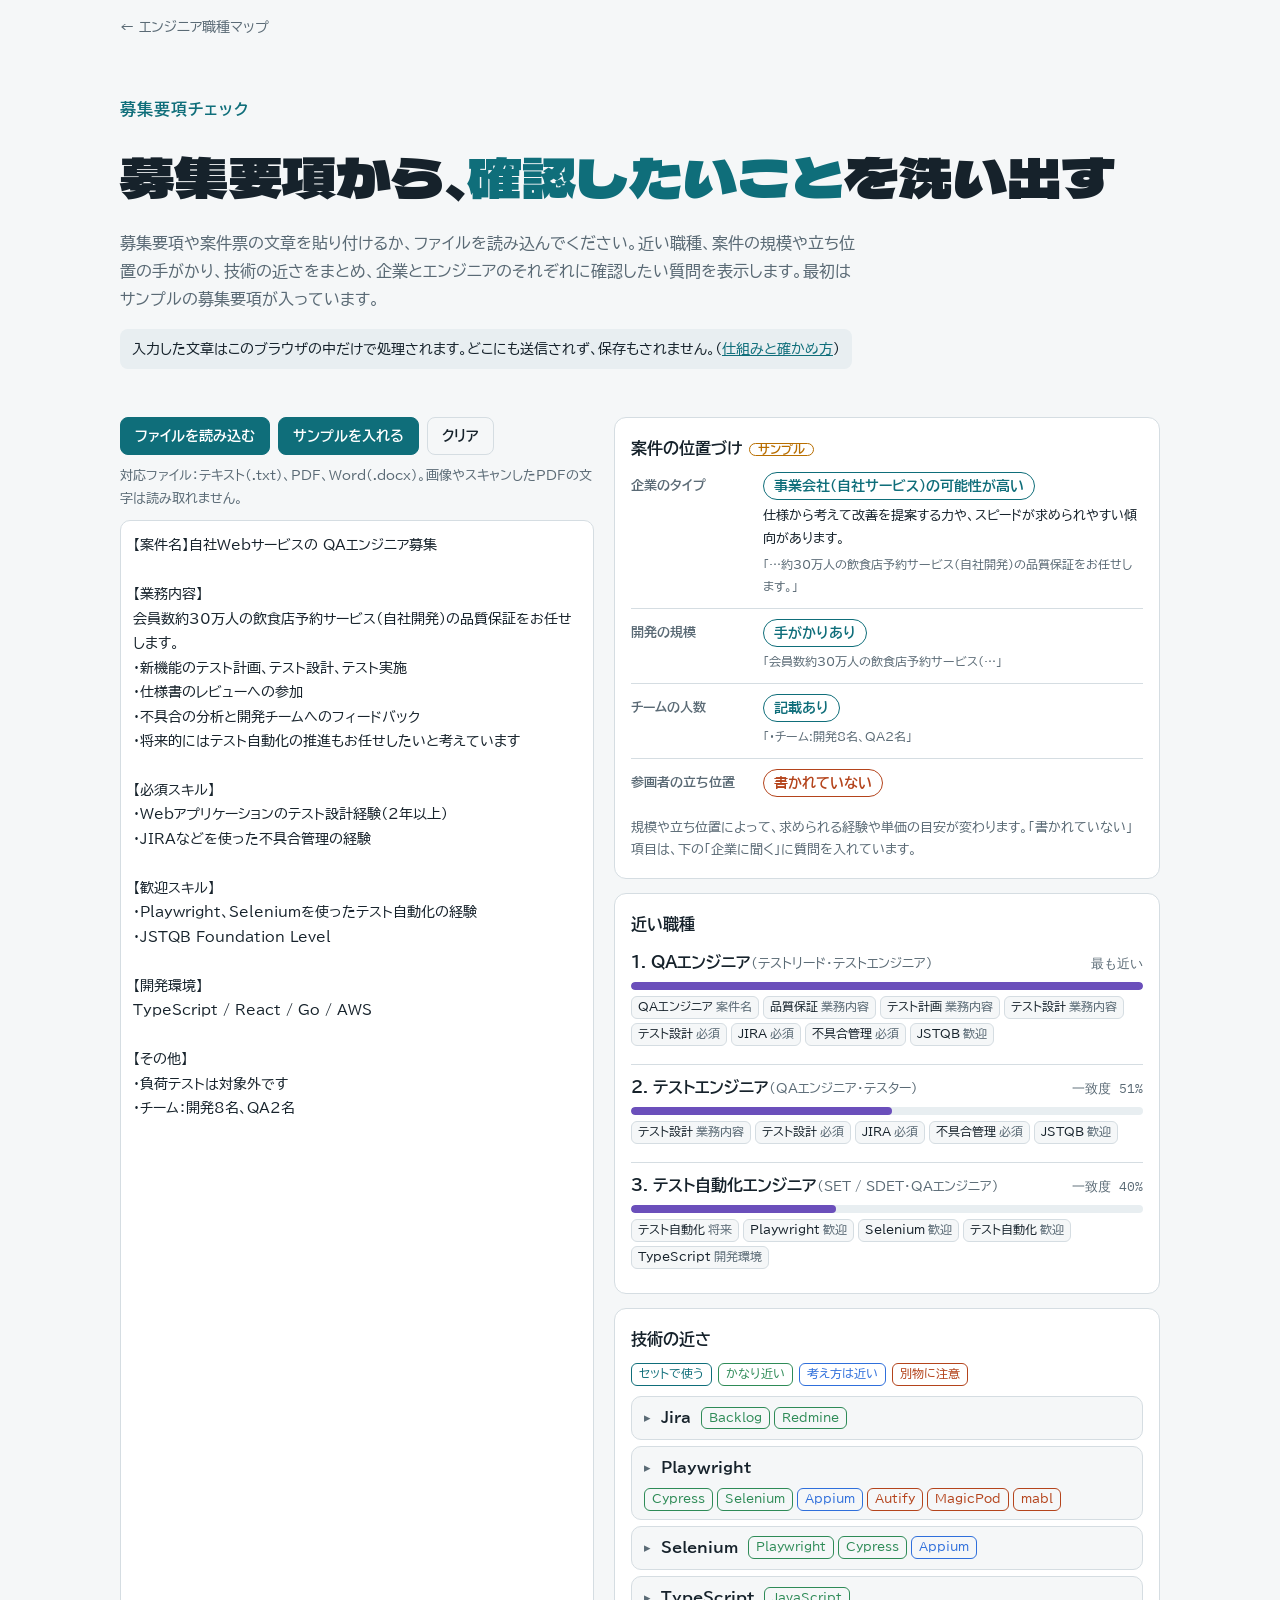
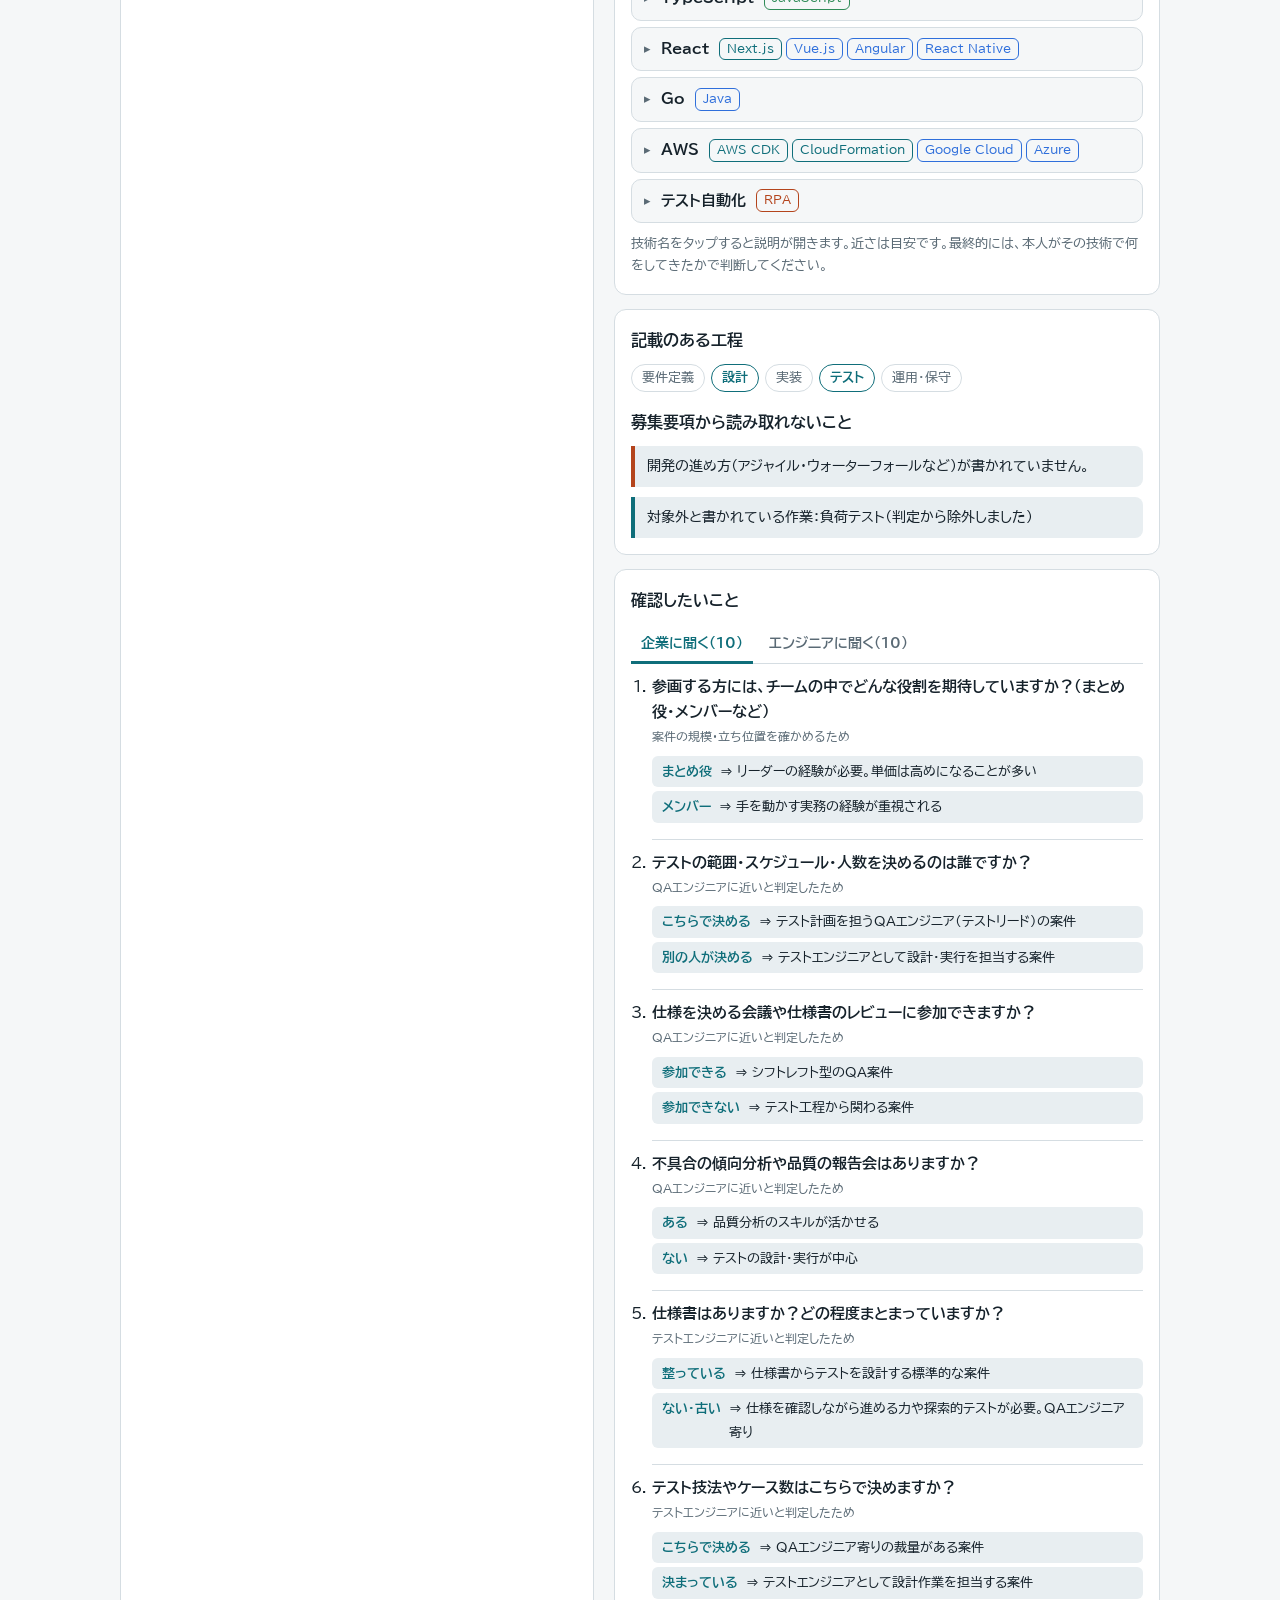
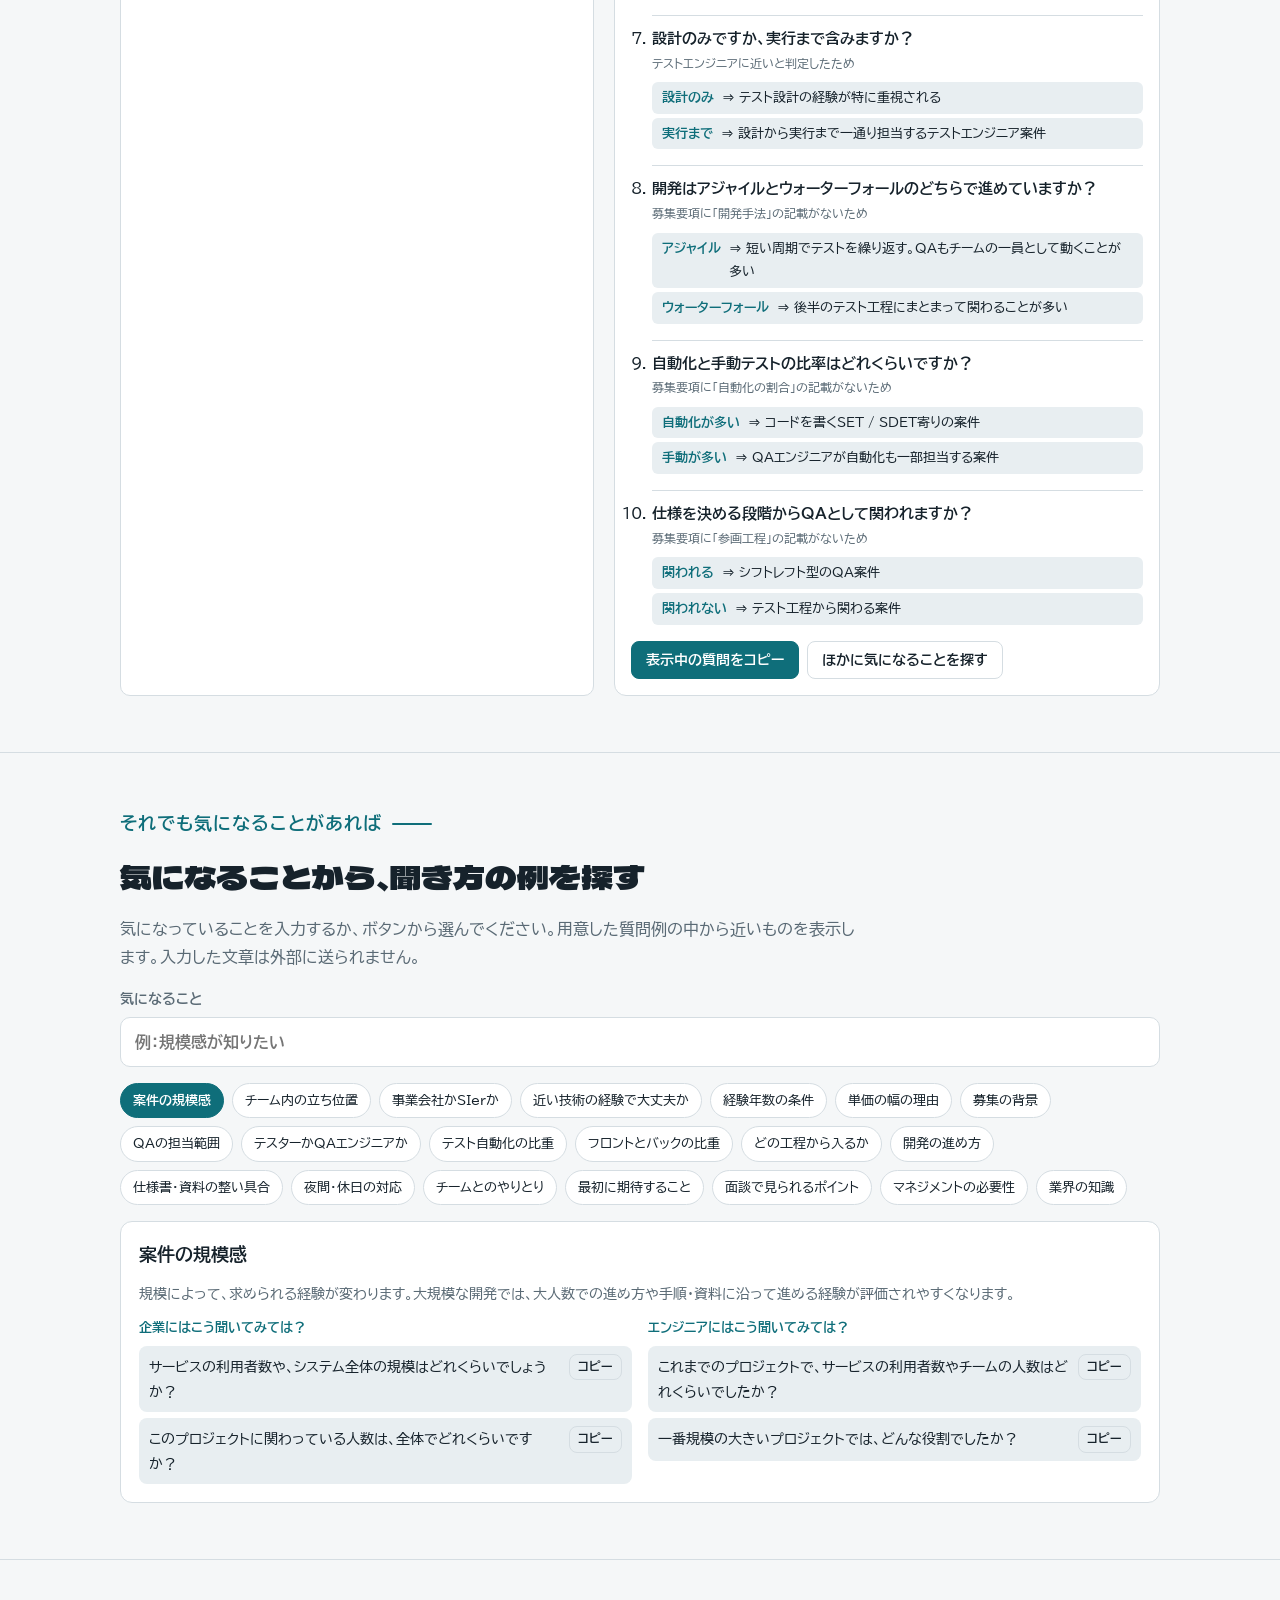
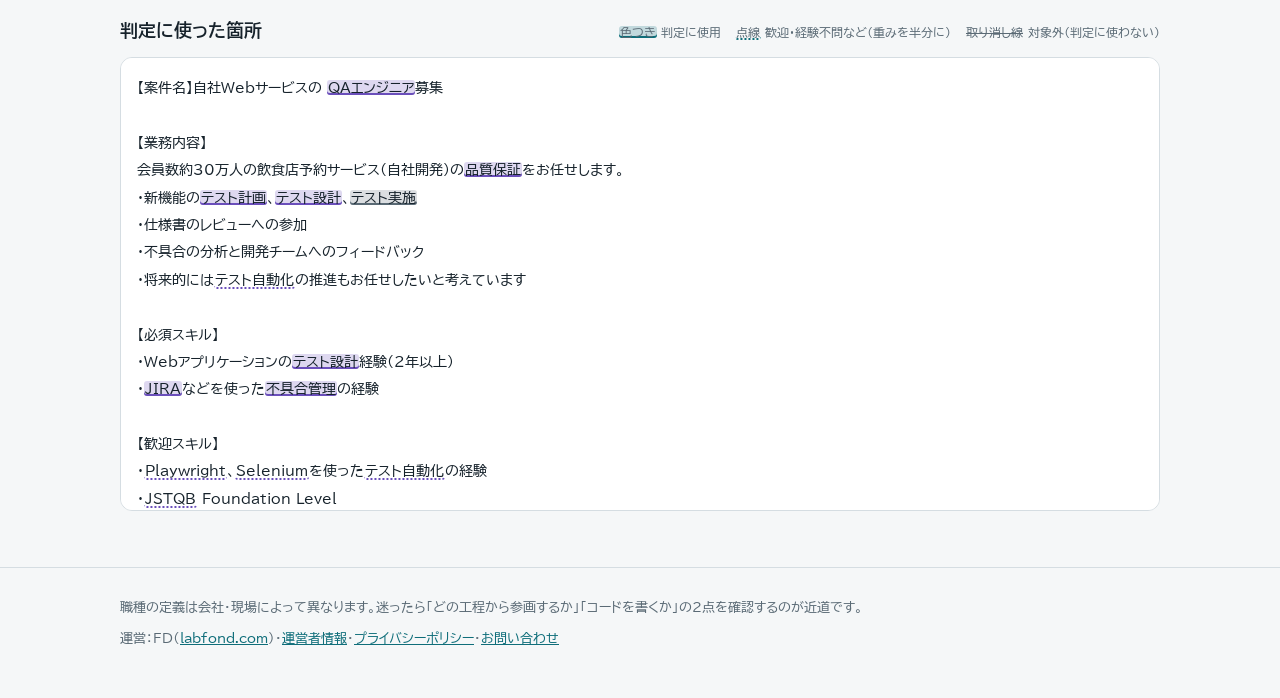
==== check.html @ fc669705 "募集要項チェックを独立ページに分離し、案件の位置づけ・技術の近さ・質問例を追加 - check.html を新設（index.html の06は案内カードに変更） - 企業のタイプ・開発の規模・チーム" ====
<!doctype html>
<html lang="ja">
<head>
<meta charset="utf-8">
<meta name="viewport" content="width=device-width, initial-scale=1, viewport-fit=cover">
<title>募集要項チェック | エンジニア職種マップ</title>
<meta name="description" content="募集要項を貼り付けると、近い職種、案件の規模や立ち位置の手がかり、技術の近さ、企業とエンジニアに確認したい質問をまとめて表示します。入力内容はブラウザの中だけで処理されます。">
<meta name="robots" content="noindex">
<link rel="icon" href="/favicon.ico" sizes="any">
<link rel="icon" href="/icon-192.png" type="image/png">
<link rel="apple-touch-icon" href="/apple-touch-icon.png">
<link rel="canonical" href="https://engineer-map.labfond.com/check.html">
<meta property="og:type" content="website">
<meta property="og:site_name" content="エンジニア職種マップ">
<meta property="og:title" content="募集要項チェック | エンジニア職種マップ">
<meta property="og:description" content="募集要項を貼り付けると、近い職種、案件の規模や立ち位置の手がかり、技術の近さ、企業とエンジニアに確認したい質問をまとめて表示します。入力内容はブラウザの中だけで処理されます。">
<meta property="og:url" content="https://engineer-map.labfond.com/check.html">
<meta property="og:locale" content="ja_JP">
<meta name="twitter:card" content="summary">
<!-- Google tag (gtag.js) -->
<script async src="https://www.googletagmanager.com/gtag/js?id=G-GK0SS0BLJ9"></script>
<script>
  window.dataLayer = window.dataLayer || [];
  function gtag(){dataLayer.push(arguments);}
  gtag('js', new Date());
  gtag('config', 'G-GK0SS0BLJ9');
</script>
<link rel="preconnect" href="https://fonts.googleapis.com">
<link rel="preconnect" href="https://fonts.gstatic.com" crossorigin>
<link rel="stylesheet" href="https://fonts.googleapis.com/css2?family=BIZ+UDPGothic:wght@400;700&family=Dela+Gothic+One&family=IBM+Plex+Mono:wght@500&display=swap">
<link rel="stylesheet" href="assets/site.css">
</head>
<body>
<nav class="topnav wrap"><a href="./">← エンジニア職種マップ</a></nav>
<header class="wrap hero stack">
  <p class="eyebrow">募集要項チェック</p>
  <h1>募集要項から、<wbr><em>確認したいこと</em>を<wbr>洗い出す</h1>
  <p class="lead">募集要項や案件票の文章を貼り付けるか、ファイルを読み込んでください。近い職種、案件の規模や立ち位置の手がかり、技術の近さをまとめ、企業とエンジニアのそれぞれに確認したい質問を表示します。最初はサンプルの募集要項が入っています。</p>
  <p class="privacy">入力した文章はこのブラウザの中だけで処理されます。どこにも送信されず、保存もされません。（<a href="https://labfond.com/articles/browser-tools-privacy.html" target="_blank" rel="noopener">仕組みと確かめ方</a>）</p>
</header>
<main>
<section id="tool" class="tool-sec">
  <div class="wrap stack">
    <div class="ck">
      <div class="ck-in">
        <div class="ck-bar">
          <label class="btn" for="ckFile">ファイルを読み込む</label>
          <input type="file" id="ckFile" accept=".txt,.md,.csv,.pdf,.docx,text/plain,application/pdf,application/vnd.openxmlformats-officedocument.wordprocessingml.document" hidden>
          <button class="btn" type="button" id="ckSample">サンプルを入れる</button>
          <button class="btn ghost" type="button" id="ckClear">クリア</button>
        </div>
        <p class="ck-note" id="ckStatus">対応ファイル：テキスト（.txt）、PDF、Word（.docx）。画像やスキャンしたPDFの文字は読み取れません。</p>
        <textarea id="ckText" spellcheck="false" placeholder="ここに募集要項を貼り付けてください（ファイルをドラッグ＆ドロップすることもできます）"></textarea>
      </div>
      <div class="ck-out" id="ckOut" aria-live="polite"></div>
    </div>
  </div>
</section>
<section id="ask">
  <div class="wrap stack">
    <p class="eyebrow">それでも気になることがあれば</p>
    <h2>気になることから、<wbr>聞き方の例を<wbr>探す</h2>
    <p class="lead">気になっていることを入力するか、ボタンから選んでください。用意した質問例の中から近いものを表示します。入力した文章は外部に送られません。</p>
    <label class="ask-in" for="askQ"><span>気になること</span><input type="search" id="askQ" placeholder="例：規模感が知りたい" autocomplete="off"></label>
    <div class="ask-chips" id="askChips"></div>
    <div class="ask-out" id="askOut" aria-live="polite"></div>
  </div>
</section>
<section id="evidence">
  <div class="wrap stack">
    <div class="ck-hl-wrap" id="ckHlWrap">
      <div class="ck-hl-head"><h3>判定に使った箇所</h3>
        <div class="ck-legend"><span><mark class="m-on">色つき</mark>判定に使用</span><span><mark class="m-half">点線</mark>歓迎・経験不問など（重みを半分に）</span><span><mark class="m-neg">取り消し線</mark>対象外（判定に使わない）</span></div>
      </div>
      <div class="ck-hl" id="ckHl"></div>
    </div>
  </div>
</section>
</main>

<footer><div class="wrap stack" style="gap:8px">
  <p>職種の定義は会社・現場によって異なります。迷ったら「どの工程から参画するか」「コードを書くか」の2点を確認するのが近道です。</p>
  <p class="foot-links">運営：FD（<a href="https://labfond.com/" target="_blank" rel="noopener">labfond.com</a>）<span aria-hidden="true">・</span><a href="https://labfond.com/about.html" target="_blank" rel="noopener">運営者情報</a><span aria-hidden="true">・</span><a href="https://labfond.com/privacy.html" target="_blank" rel="noopener">プライバシーポリシー</a><span aria-hidden="true">・</span><a href="https://docs.google.com/forms/d/1ul9e318yHhixHOjYTOZlA2eYhhNiN5sS4JxnIKr2HPA/viewform" target="_blank" rel="noopener">お問い合わせ</a></p>
</div></footer>

<script src="data/tech.js"></script>
<script src="data/ask.js"></script>
<script src="assets/check.js"></script>
</body>
</html>
---- assets/site.css ----
:root{color-scheme:light;padding-top:env(safe-area-inset-top,0px);padding-bottom:env(safe-area-inset-bottom,0px)}
body{margin:0;font-size:14px}img{max-width:100%}[hidden]{display:none!important}
html{scroll-behavior:smooth}
/* Layout: 工程表（スイムレーン）を背骨に、結論→体験→比較表→案件票チェックの順で縦に流す */
:root{
  --bg:#F5F7F8; --surface:#FFFFFF; --ink:#16222B; --muted:#5A6A75; --line:#D5DDE2; --soft:#E8EEF1;
  --accent:#0F6E7A;
  --c-pm:#B86E00; --c-ds:#C2416B; --c-fe:#2F6FDB; --c-be:#2E8B57; --c-qa:#6B4FBB; --c-fs:#2A7D8F;
  --warn:#B4441C;
  --f-display:"Dela Gothic One","BIZ UDPGothic","Hiragino Kaku Gothic ProN",sans-serif;
  --f-body:"BIZ UDPGothic","Hiragino Kaku Gothic ProN","Yu Gothic",Meiryo,sans-serif;
  --f-mono:"IBM Plex Mono",ui-monospace,Menlo,monospace;
}
@media (prefers-color-scheme: dark){:root:not([data-theme="light"]){
  --bg:#10181D; --surface:#17222A; --ink:#E6EDF1; --muted:#97A7B1; --line:#2B3A44; --soft:#1E2B34;
  --accent:#4FC3CF;
  --c-pm:#F0A53A; --c-ds:#F07A9C; --c-fe:#6FA0F5; --c-be:#5BC48A; --c-qa:#A58EF0; --c-fs:#5CC0D4; --warn:#F08A5D;
  color-scheme:dark}}
:root[data-theme="dark"]{
  --bg:#10181D; --surface:#17222A; --ink:#E6EDF1; --muted:#97A7B1; --line:#2B3A44; --soft:#1E2B34;
  --accent:#4FC3CF;
  --c-pm:#F0A53A; --c-ds:#F07A9C; --c-fe:#6FA0F5; --c-be:#5BC48A; --c-qa:#A58EF0; --c-fs:#5CC0D4; --warn:#F08A5D;
  color-scheme:dark}

body{background:var(--bg);color:var(--ink);font-family:var(--f-body);font-size:16px;line-height:1.75}
.wrap{max-width:1040px;margin:0 auto;padding-left:max(16px,env(safe-area-inset-left,0px));padding-right:max(16px,env(safe-area-inset-right,0px))}
section{padding-block:56px;border-top:1px solid var(--line)}
h1,h2,h3,.tl b,.eq,.dot,.scale,.lanes .hd b,.lanes .rl,dl.gl dt,.pat .flow,.legend,.ax{word-break:keep-all;overflow-wrap:anywhere}
h1,h2{font-family:var(--f-display);font-weight:400;text-wrap:balance;line-height:1.35;margin:0}
h2{font-size:clamp(1.5rem,3.6vw,2rem)}
h3{font-size:1.1rem;margin:0;text-wrap:balance}
p{margin:0}
.eyebrow{font-family:var(--f-body);font-size:1rem;font-weight:700;letter-spacing:.06em;color:var(--accent);text-transform:uppercase}
section > .wrap > .eyebrow{font-size:1.1rem;display:inline-flex;align-items:center;gap:10px}
section > .wrap > .eyebrow::after{content:"";width:40px;height:2px;background:var(--accent);border-radius:2px}
.lead{color:var(--muted);max-width:62ch}
.stack{display:flex;flex-direction:column;gap:16px}
a{color:var(--accent)}
:focus-visible{outline:3px solid var(--accent);outline-offset:2px}

/* role chips */
.chip{display:inline-flex;align-items:center;gap:6px;font-size:.82rem;font-weight:700;padding:2px 10px;border-radius:999px;border:1.5px solid currentColor;white-space:nowrap}
.pm{color:var(--c-pm)}.ds{color:var(--c-ds)}.fe{color:var(--c-fe)}.be{color:var(--c-be)}.qa{color:var(--c-qa)}.fs{color:var(--c-fs)}

/* hero */
.hero{padding-block:56px 40px}
.hero h1{font-size:clamp(2rem,6vw,3.4rem)}
.hero h1 em{font-style:normal;color:var(--accent)}
.tldr{display:grid;grid-template-columns:repeat(auto-fit,minmax(180px,1fr));gap:12px;margin-top:28px}
.tl{background:var(--surface);border:1px solid var(--line);border-radius:10px;padding:14px 16px;display:flex;flex-direction:column;gap:6px;min-width:0}
.tl b{font-size:1.02rem}
.tl span{color:var(--muted);font-size:.9rem;line-height:1.6}
.tl .chip{align-self:flex-start}

/* simulator */
.sim{background:var(--surface);border:1px solid var(--line);border-radius:14px;overflow:hidden}
.toggles{display:flex;flex-wrap:wrap;gap:10px 22px;padding:16px 18px;background:var(--soft);border-bottom:1px solid var(--line)}
.sw{display:flex;align-items:center;gap:10px;font-size:.92rem;font-weight:700;cursor:pointer}
.sw input{appearance:none;width:42px;height:24px;border-radius:999px;background:var(--line);position:relative;cursor:pointer;flex:none;transition:background .2s}
.sw input::after{content:"";position:absolute;top:3px;left:3px;width:18px;height:18px;border-radius:50%;background:var(--surface);transition:left .2s}
.sw input:checked{background:var(--accent)}
.sw input:checked::after{left:21px}
.lane-scroll{overflow-x:auto}
.lanes{display:grid;grid-template-columns:120px repeat(5,minmax(110px,1fr));min-width:690px}
.lanes > div{border-bottom:1px solid var(--line);border-right:1px solid var(--line);padding:8px;font-size:.82rem;min-height:44px;display:flex;align-items:center}
.lanes .hd{font-family:var(--f-mono);font-size:.74rem;color:var(--muted);background:var(--soft);cursor:pointer;flex-direction:column;align-items:flex-start;gap:2px;border-top:3px solid transparent}
.lanes .hd b{font-family:var(--f-body);color:var(--ink);font-size:.86rem}
.lanes .hd.on{border-top-color:var(--accent);background:var(--surface)}
.lanes .rl{font-weight:700;flex-direction:column;align-items:flex-start;justify-content:center;line-height:1.4}
.lanes .rl small{font-weight:400;font-size:.7rem;color:var(--muted)}
.cell{justify-content:center}
.bar{width:100%;height:22px;border-radius:5px;background:currentColor;opacity:.85;display:flex;align-items:center;justify-content:center;transition:opacity .25s}
.bar i{font-style:normal;color:var(--surface);font-size:.72rem;font-weight:700;white-space:nowrap}
.bar.lite{opacity:.28}
.bar.new{outline:2px dashed currentColor;outline-offset:2px}
.steptabs{display:flex;gap:6px;padding:14px 18px 0;flex-wrap:wrap}
.steptabs button{font:inherit;font-size:.86rem;border:1px solid var(--line);background:var(--bg);color:var(--ink);border-radius:8px;padding:6px 12px;cursor:pointer}
.steptabs button[aria-selected="true"]{background:var(--accent);color:var(--surface);border-color:var(--accent);font-weight:700}
.detail{padding:18px;display:grid;grid-template-columns:1.3fr 1fr;gap:20px}
.detail > div{min-width:0}
.detail h3{font-size:1.3rem;margin-bottom:8px}
.who{display:flex;flex-wrap:wrap;gap:6px;margin:10px 0}
.box{border:1px solid var(--line);border-radius:10px;padding:14px;display:flex;flex-direction:column;gap:8px;font-size:.92rem}
.box .k{font-family:var(--f-mono);font-size:.72rem;letter-spacing:.1em;color:var(--muted)}
.memo{background:var(--soft);border-left:4px solid var(--accent);border-radius:0 10px 10px 0;padding:12px 14px;font-size:.92rem}
.memo b{color:var(--accent)}
ul.clean{margin:0;padding-left:1.2em}
ul.clean li+li{margin-top:4px}

/* analogy */
.ana{display:grid;grid-template-columns:repeat(auto-fit,minmax(230px,1fr));gap:12px}
.ana .row{background:var(--surface);border:1px solid var(--line);border-radius:10px;padding:14px;display:flex;flex-direction:column;gap:6px}
.ana .eq{font-size:1.05rem;font-weight:700}
.ana .sub{color:var(--muted);font-size:.88rem}

/* patterns */
.pats{display:grid;grid-template-columns:repeat(auto-fit,minmax(260px,1fr));gap:14px}
.pat{background:var(--surface);border:1px solid var(--line);border-radius:12px;padding:18px;display:flex;flex-direction:column;gap:10px}
.pat .fit{font-size:.84rem;color:var(--muted)}
.flow{display:flex;align-items:center;gap:6px;flex-wrap:wrap;font-size:.84rem}
.flow .arr{color:var(--muted)}

/* QA map */
.qa-grid{display:grid;grid-template-columns:1fr 1fr;gap:24px;align-items:start}
.qa-grid > div{min-width:0}
.map{position:relative;aspect-ratio:1/0.85;max-width:100%;background:var(--surface);border:1px solid var(--line);border-radius:12px;overflow:hidden}
.map .ax{position:absolute;font-family:var(--f-mono);font-size:.7rem;color:var(--muted)}
.map .gridl{position:absolute;background:var(--line)}
.dot{position:absolute;transform:translate(-50%,-50%);display:flex;flex-direction:column;align-items:center;gap:4px;text-align:center;font-size:.8rem;font-weight:700;width:120px}
.dot::before{content:"";width:16px;height:16px;border-radius:50%;background:currentColor}
.dot small{font-weight:400;color:var(--muted);font-size:.72rem;line-height:1.35}
.gate{border:2px solid var(--c-qa);border-radius:12px;padding:16px;display:flex;flex-direction:column;gap:10px;background:var(--surface)}
.gate h3{color:var(--c-qa)}
.scale{display:grid;grid-template-columns:repeat(3,1fr);gap:6px;font-size:.8rem}
.scale div{border:1px solid var(--line);border-radius:8px;padding:8px;display:flex;flex-direction:column;gap:2px}
.scale div:last-child{border-color:var(--c-qa);background:var(--soft)}
.scale b{font-size:.86rem}

/* shift */
.shift{display:grid;grid-template-columns:repeat(auto-fit,minmax(260px,1fr));gap:14px}
.tools{display:flex;flex-direction:column;gap:8px;font-size:.8rem}
.tools div{display:flex;flex-wrap:wrap;align-items:center;gap:4px 6px}
.tools .k{width:100%;color:var(--muted);font-size:.74rem}
.tools .tg{font-family:var(--f-mono);border:1px solid var(--line);background:var(--soft);border-radius:6px;padding:1px 8px;color:var(--ink)}
.shift .s{background:var(--surface);border:1px solid var(--line);border-radius:12px;padding:16px;display:flex;flex-direction:column;gap:8px}
.costline{display:flex;align-items:flex-end;gap:6px;height:90px;margin-top:6px}
.costline div{flex:1;background:var(--warn);border-radius:4px 4px 0 0;opacity:.8;position:relative}
.costline span{position:absolute;bottom:-20px;left:50%;transform:translateX(-50%);font-size:.68rem;color:var(--muted);white-space:nowrap}

/* cheat sheet */
.filter{display:flex;gap:8px;flex-wrap:wrap}
.filter button{font:inherit;font-size:.84rem;padding:5px 12px;border-radius:999px;border:1px solid var(--line);background:var(--surface);color:var(--ink);cursor:pointer}
.filter button[aria-pressed="true"]{background:var(--ink);color:var(--bg);border-color:var(--ink)}
.tbl-wrap{overflow-x:auto;border:1px solid var(--line);border-radius:12px;background:var(--surface)}
table{border-collapse:collapse;width:100%;min-width:680px;font-size:.9rem}
th,td{text-align:left;padding:12px 14px;border-bottom:1px solid var(--line);vertical-align:top}
th{font-family:var(--f-mono);font-size:.72rem;letter-spacing:.1em;color:var(--muted);font-weight:500;background:var(--soft)}
td.kw{font-weight:700;width:26%}
td.role{width:28%}
td.role small{display:block;color:var(--muted);font-size:.8rem;margin-top:2px}
td.q{color:var(--muted)}
td.q ul{margin:0;padding-left:1.1em}
td.q li+li{margin-top:4px}
.legend{font-size:.86rem;color:var(--muted)}
tr.alert td.kw{color:var(--warn)}
tr:last-child td{border-bottom:none}

/* glossary */
dl.gl{display:grid;grid-template-columns:repeat(auto-fit,minmax(280px,1fr));gap:0 28px;margin:0}
dl.gl div{padding:12px 0;border-bottom:1px solid var(--line)}
dl.gl dt{font-weight:700}
dl.gl dd{margin:2px 0 0;color:var(--muted);font-size:.9rem}

.src{font-size:.84rem;color:var(--muted)}
.src li+li{margin-top:4px}
footer{padding-block:28px 48px;color:var(--muted);font-size:.82rem;border-top:1px solid var(--line)}

.privacy{font-size:.88rem;background:var(--soft);border-radius:8px;padding:8px 12px;align-self:flex-start}
.ck{display:grid;grid-template-columns:minmax(0,1fr) minmax(0,1.15fr);gap:20px;align-items:stretch}
#ckText{flex:1 1 auto}
.ck > div{min-width:0}
.ck-in{display:flex;flex-direction:column;gap:10px}
.ck-bar{display:flex;flex-wrap:wrap;gap:8px}
.btn{font:inherit;font-size:.86rem;font-weight:700;border:1px solid var(--accent);background:var(--accent);color:var(--surface);border-radius:8px;padding:6px 14px;cursor:pointer}
.btn.ghost{background:transparent;color:var(--ink);border-color:var(--line)}
label.btn:focus-within{outline:3px solid var(--accent);outline-offset:2px}
#ckText{font:inherit;font-size:.9rem;line-height:1.7;width:100%;min-height:340px;height:0;resize:none;overflow:auto;border:1px solid var(--line);border-radius:10px;padding:12px;background:var(--surface);color:var(--ink);box-sizing:border-box}
#ckText.drag{border-color:var(--accent);border-style:dashed;background:var(--soft)}
.ck-note{font-size:.8rem;color:var(--muted)}
.ck-note.err{color:var(--warn)}
.ck-out{display:flex;flex-direction:column;gap:14px}
.ck-card{background:var(--surface);border:1px solid var(--line);border-radius:12px;padding:16px;display:flex;flex-direction:column;gap:10px}
.ck-card h3{font-size:1rem}
.ck-sample{font-size:.74rem;font-weight:700;color:var(--c-pm);border:1px solid currentColor;border-radius:999px;padding:0 8px;margin-left:6px;vertical-align:middle}
.rk{display:flex;flex-direction:column;gap:6px;padding-block:8px;border-top:1px solid var(--line)}
.rk:first-of-type{border-top:none;padding-top:0}
.rk-top{display:flex;justify-content:space-between;align-items:baseline;gap:10px}
.rk-name{font-weight:700;font-size:1.02rem}
.rk-name small{font-weight:400;color:var(--muted);font-size:.8rem}
.rk-pct{font-family:var(--f-mono);font-size:.8rem;color:var(--muted);font-variant-numeric:tabular-nums;white-space:nowrap}
.rk-bar{height:8px;border-radius:4px;background:var(--soft);overflow:hidden}
.rk-bar i{display:block;height:100%;background:currentColor;border-radius:4px}
.rk-ev{display:flex;flex-wrap:wrap;gap:4px}
.ev{font-size:.74rem;border:1px solid var(--line);border-radius:6px;padding:0 6px;color:var(--ink);background:var(--bg)}
.ev em{font-style:normal;color:var(--muted);margin-left:3px}
.ck-flag{font-size:.88rem;border-left:4px solid var(--warn);background:var(--soft);padding:8px 12px;border-radius:0 8px 8px 0}
.ck-flag.info{border-left-color:var(--accent)}
.steps{display:flex;flex-wrap:wrap;gap:6px}
.steps span{font-size:.8rem;border-radius:999px;padding:2px 10px;border:1px solid var(--line);color:var(--muted)}
.steps span.on{border-color:var(--accent);color:var(--accent);font-weight:700}
ol.qs{margin:0;padding-left:1.4em;font-size:.92rem}
ol.qs > li{padding-bottom:6px}
ol.qs > li + li{margin-top:10px;padding-top:10px;border-top:1px solid var(--line)}
.qq{font-weight:700}
ol.qs small.why{display:block;color:var(--muted);font-size:.74rem;margin-top:2px}
ul.ans{list-style:none;margin:8px 0 0;padding:0;display:flex;flex-direction:column;gap:4px}
ul.ans li{display:grid;grid-template-columns:auto minmax(0,1fr);gap:4px 8px;font-size:.84rem;background:var(--soft);border-radius:6px;padding:4px 10px}
ul.ans b{white-space:nowrap;color:var(--accent)}
ul.ans span{color:var(--ink)}
@media (max-width:480px){ul.ans li{grid-template-columns:1fr}}
.ck-copy{align-self:flex-start}
.ck-hl-wrap{display:flex;flex-direction:column;gap:10px}
.ck-hl-head{display:flex;flex-wrap:wrap;justify-content:space-between;align-items:baseline;gap:8px}
.ck-legend{display:flex;flex-wrap:wrap;gap:6px 14px;font-size:.78rem;color:var(--muted)}
.ck-legend mark{margin-right:4px}
.ck-hl{background:var(--surface);border:1px solid var(--line);border-radius:12px;padding:16px;font-size:.9rem;line-height:1.9;white-space:pre-wrap;overflow-wrap:anywhere;max-height:420px;overflow:auto}
mark{color:inherit;background:none;border-radius:3px;padding:0 1px}
mark.m-on{background:color-mix(in srgb,var(--mc,var(--accent)) 22%,transparent);box-shadow:inset 0 -2px 0 var(--mc,var(--accent))}
mark.m-half{border-bottom:2px dotted var(--mc,var(--accent))}
mark.m-neg{text-decoration:line-through;color:var(--muted)}
@media (max-width:760px){.ck{grid-template-columns:1fr}#ckText{flex:none;height:320px;min-height:0}}

@media (max-width:760px){
  .detail,.qa-grid{grid-template-columns:1fr}
  .dot{width:96px}
}
@media (prefers-reduced-motion:reduce){*{transition:none!important}}

/* ===== 本編：案内カード・事業会社とSIer ===== */
.cta{display:flex;flex-wrap:wrap;align-items:center;justify-content:space-between;gap:16px;background:var(--surface);border:1px solid var(--line);border-radius:14px;padding:20px}
.cta > div{flex:1 1 320px;min-width:0}
.cta-btn{text-decoration:none;font-size:1rem;padding:10px 20px}
.biz{display:grid;grid-template-columns:repeat(auto-fit,minmax(260px,1fr));gap:14px}
.biz ul{font-size:.9rem}

/* ===== 募集要項チェック ===== */
.topnav{padding-block:14px 0;font-size:.9rem}
.topnav a{color:var(--muted);text-decoration:none}
.topnav a:hover{color:var(--accent)}
.tool-sec{border-top:none;padding-top:8px}
.ck-small{font-size:.8rem;color:var(--muted)}
.pos{display:flex;flex-direction:column}
.pos-row{display:grid;grid-template-columns:7.5em minmax(0,1fr);gap:4px 12px;padding-block:10px;border-top:1px solid var(--line)}
.pos-row:first-child{border-top:none;padding-top:0}
.pos-k{font-size:.84rem;font-weight:700;color:var(--muted);padding-top:2px}
.pos-v{display:flex;flex-direction:column;gap:4px;min-width:0}
.pos-v small{font-size:.82rem;color:var(--ink)}
.pv{align-self:flex-start;font-size:.86rem;font-weight:700;border-radius:999px;padding:1px 10px;border:1.5px solid var(--accent);color:var(--accent)}
.pv.unk{border-color:var(--warn);color:var(--warn)}
.pev{display:flex;flex-direction:column;gap:2px}
.pev q{font-size:.78rem;color:var(--muted);quotes:"「" "」"}
.lv{display:inline-block;font-size:.74rem;border-radius:6px;padding:0 7px;border:1px solid currentColor;white-space:nowrap}
.lv-pair{color:var(--accent)}
.lv-near{color:var(--c-be)}
.lv-similar{color:var(--c-fe)}
.lv-diff{color:var(--warn)}
.lv-legend{display:flex;flex-wrap:wrap;gap:6px}
.techs{display:flex;flex-direction:column;gap:6px}
details.tech{border:1px solid var(--line);border-radius:10px;background:var(--bg)}
details.tech summary{cursor:pointer;padding:8px 12px;display:flex;flex-wrap:wrap;align-items:center;gap:6px 10px;list-style:none}
details.tech summary::-webkit-details-marker{display:none}
details.tech summary::before{content:"▸";color:var(--muted);font-size:.8rem;transition:transform .15s}
details.tech[open] summary::before{transform:rotate(90deg)}
details.tech summary b{font-size:.95rem}
.tchips{display:flex;flex-wrap:wrap;gap:4px}
.tbody{padding:0 12px 10px;font-size:.86rem;display:flex;flex-direction:column;gap:6px}
.tbody ul{margin:0;padding:0;list-style:none;display:flex;flex-direction:column;gap:6px}
.tbody li{display:flex;flex-wrap:wrap;gap:4px 8px;align-items:baseline}
.tbody li b{white-space:nowrap}
.tabs{display:flex;gap:6px;border-bottom:1px solid var(--line)}
.tabs button{font:inherit;font-size:.9rem;font-weight:700;background:none;border:none;border-bottom:3px solid transparent;color:var(--muted);padding:6px 10px;cursor:pointer;margin-bottom:-1px}
.tabs button[aria-selected="true"]{color:var(--accent);border-bottom-color:var(--accent)}
.ck-out .ck-bar a.btn{text-decoration:none}
.ask-in{display:flex;flex-direction:column;gap:6px;font-size:.86rem;font-weight:700;color:var(--muted)}
.ask-in input{font:inherit;font-size:1rem;padding:10px 14px;border:1px solid var(--line);border-radius:10px;background:var(--surface);color:var(--ink);width:100%;box-sizing:border-box}
.ask-chips{display:flex;flex-wrap:wrap;gap:8px}
.ask-chips button{font:inherit;font-size:.84rem;padding:5px 12px;border-radius:999px;border:1px solid var(--line);background:var(--surface);color:var(--ink);cursor:pointer}
.ask-chips button[aria-pressed="true"]{background:var(--accent);border-color:var(--accent);color:var(--surface);font-weight:700}
.ask-out{display:flex;flex-direction:column;gap:14px}
.ask-card{background:var(--surface);border:1px solid var(--line);border-radius:12px;padding:18px;display:flex;flex-direction:column;gap:10px}
.ask-card h3{font-size:1.1rem}
.ask-why{font-size:.9rem;color:var(--muted)}
.ask-cols{display:grid;grid-template-columns:repeat(auto-fit,minmax(280px,1fr));gap:16px}
.ask-cols > div{min-width:0}
.ask-h{font-size:.84rem;font-weight:700;color:var(--accent);margin-bottom:6px}
.ask-list{list-style:none;margin:0;padding:0;display:flex;flex-direction:column;gap:6px}
.ask-list li{display:flex;gap:10px;align-items:flex-start;justify-content:space-between;background:var(--soft);border-radius:8px;padding:8px 10px;font-size:.9rem}
.ask-list li span{min-width:0}
.btn.mini{font-size:.74rem;padding:2px 8px;flex:none}
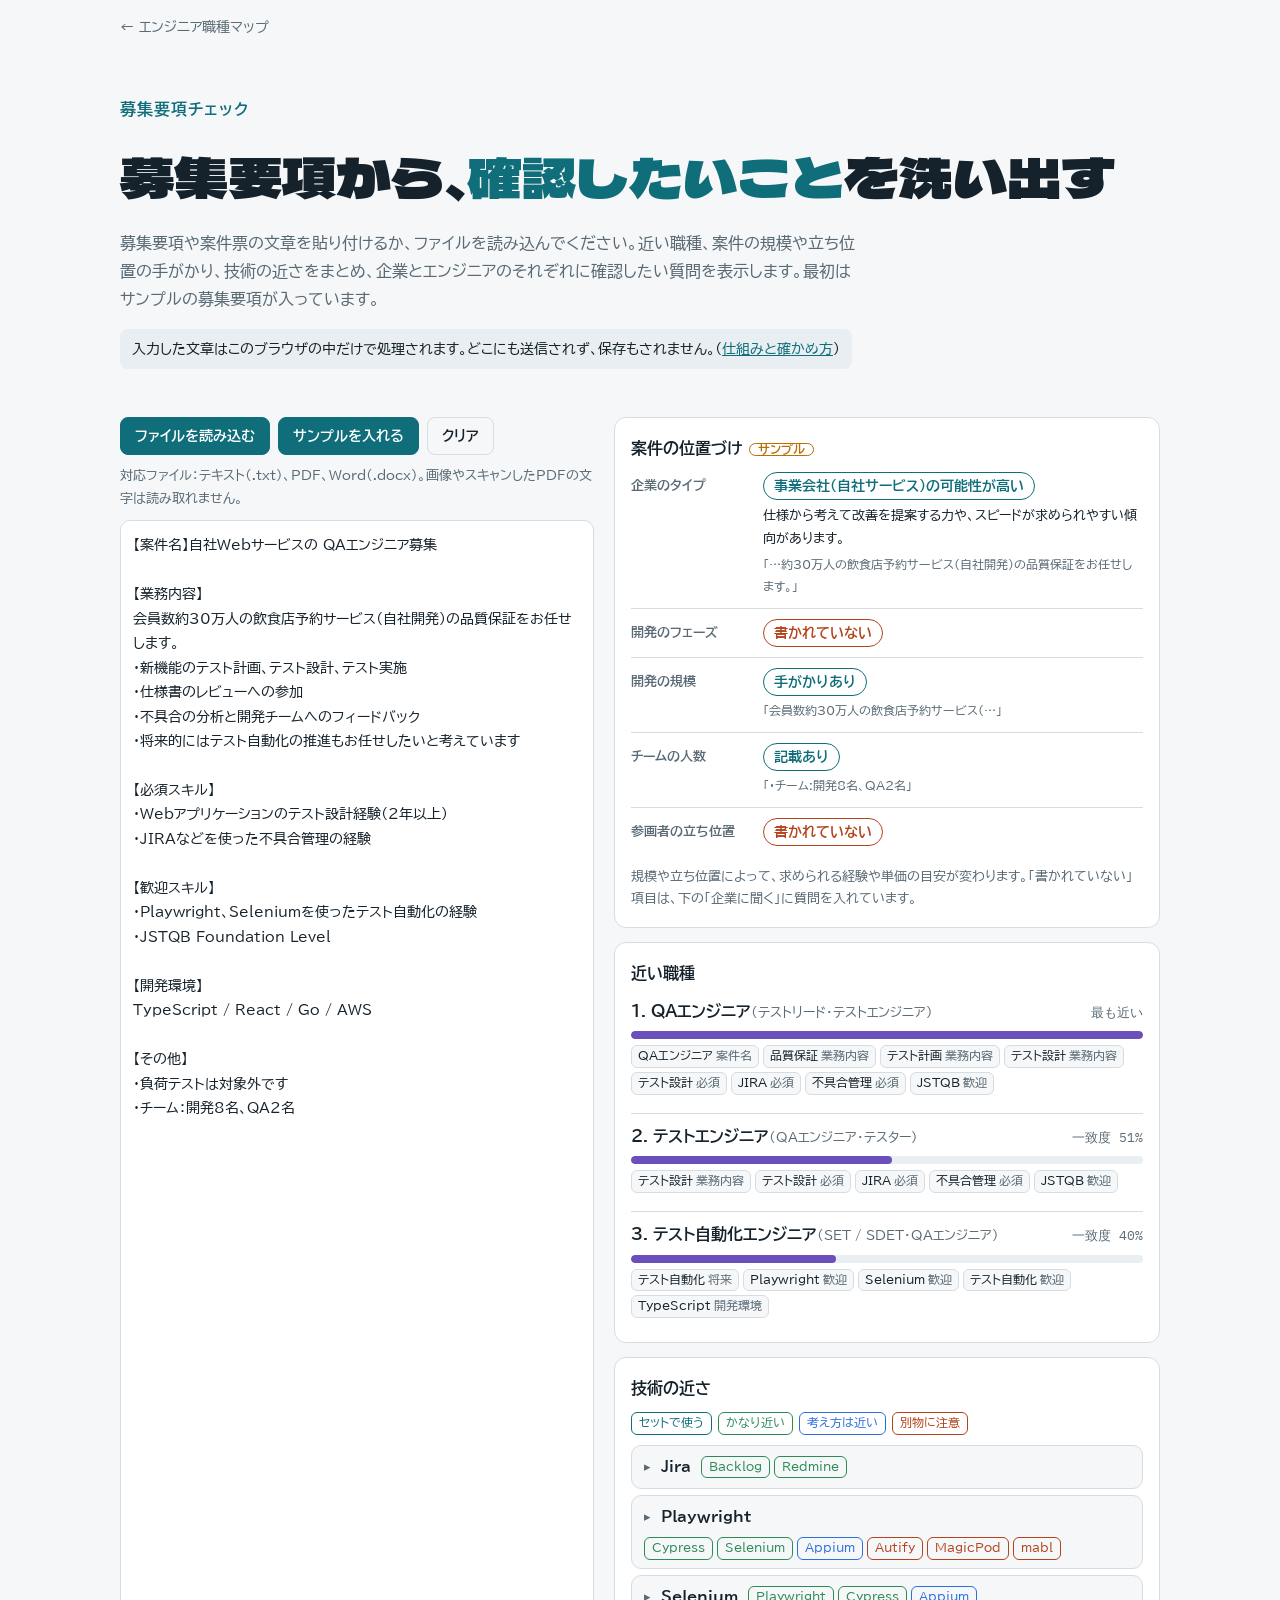
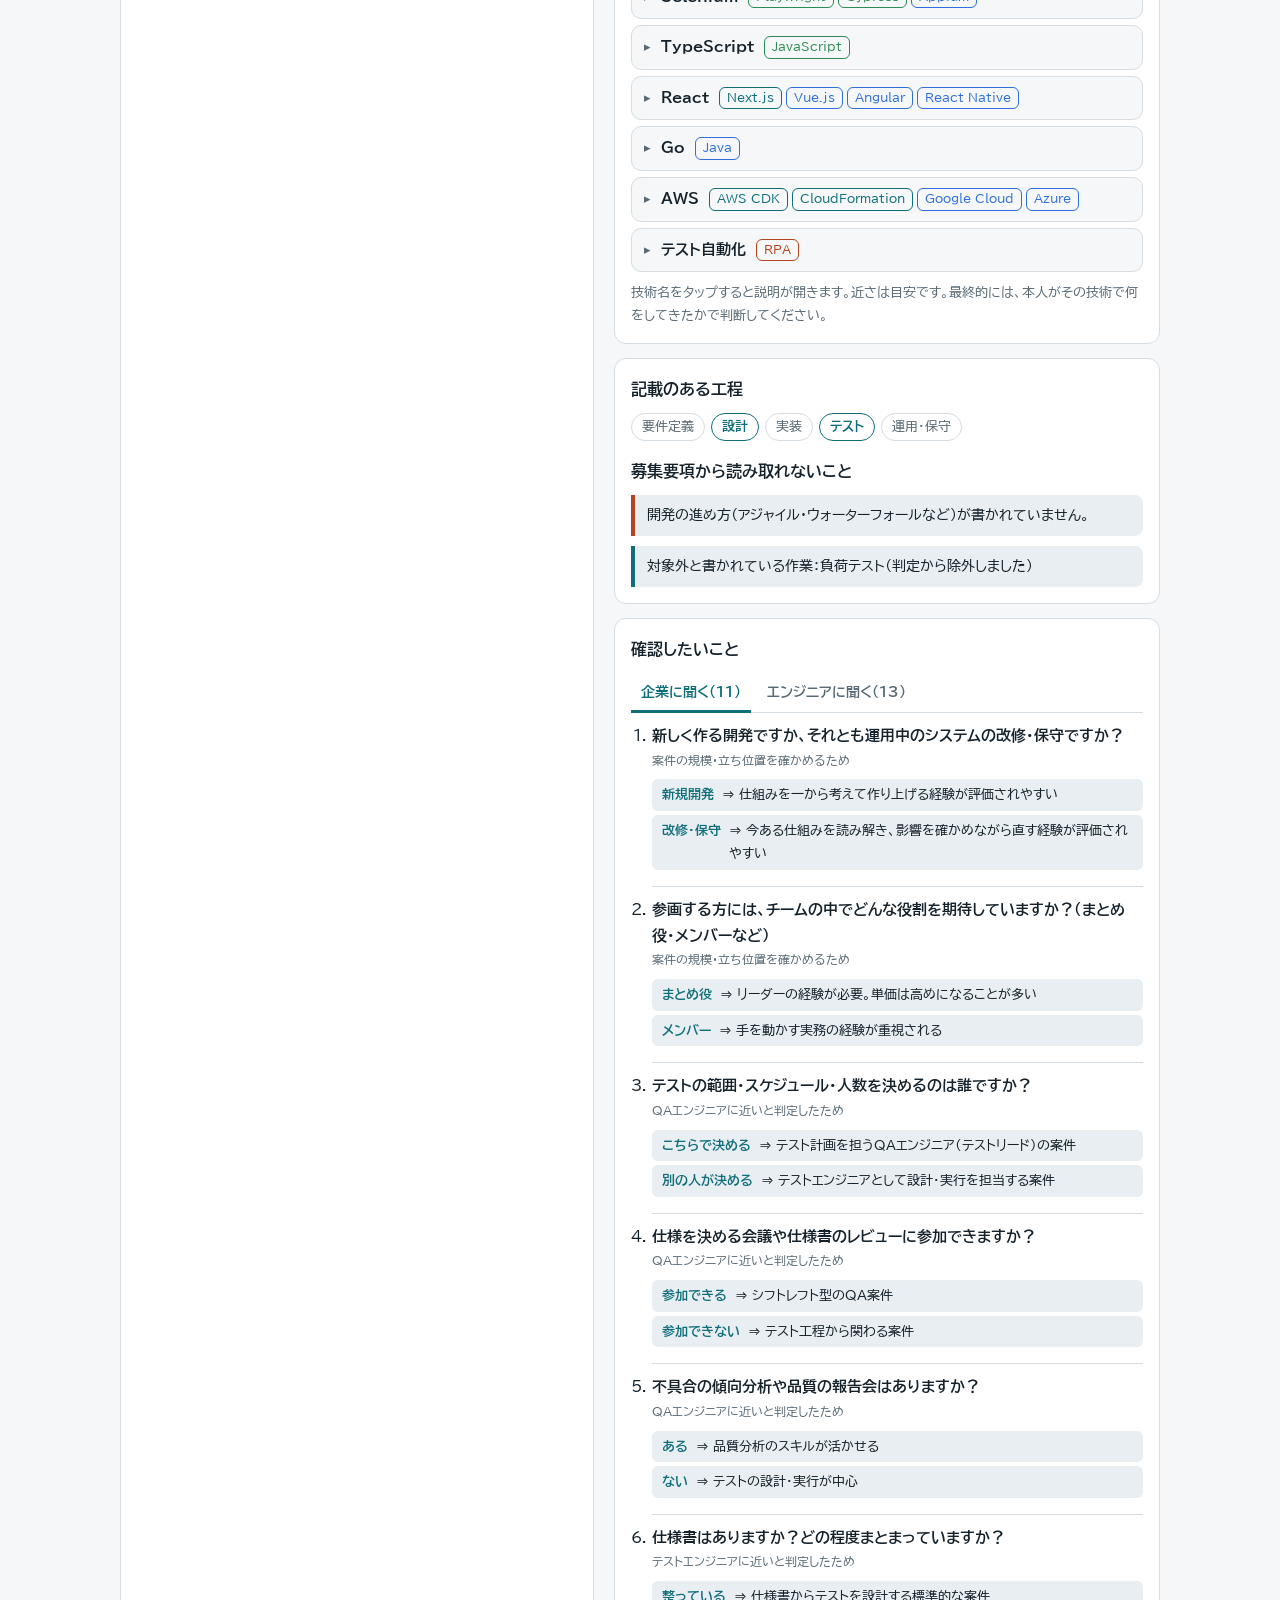
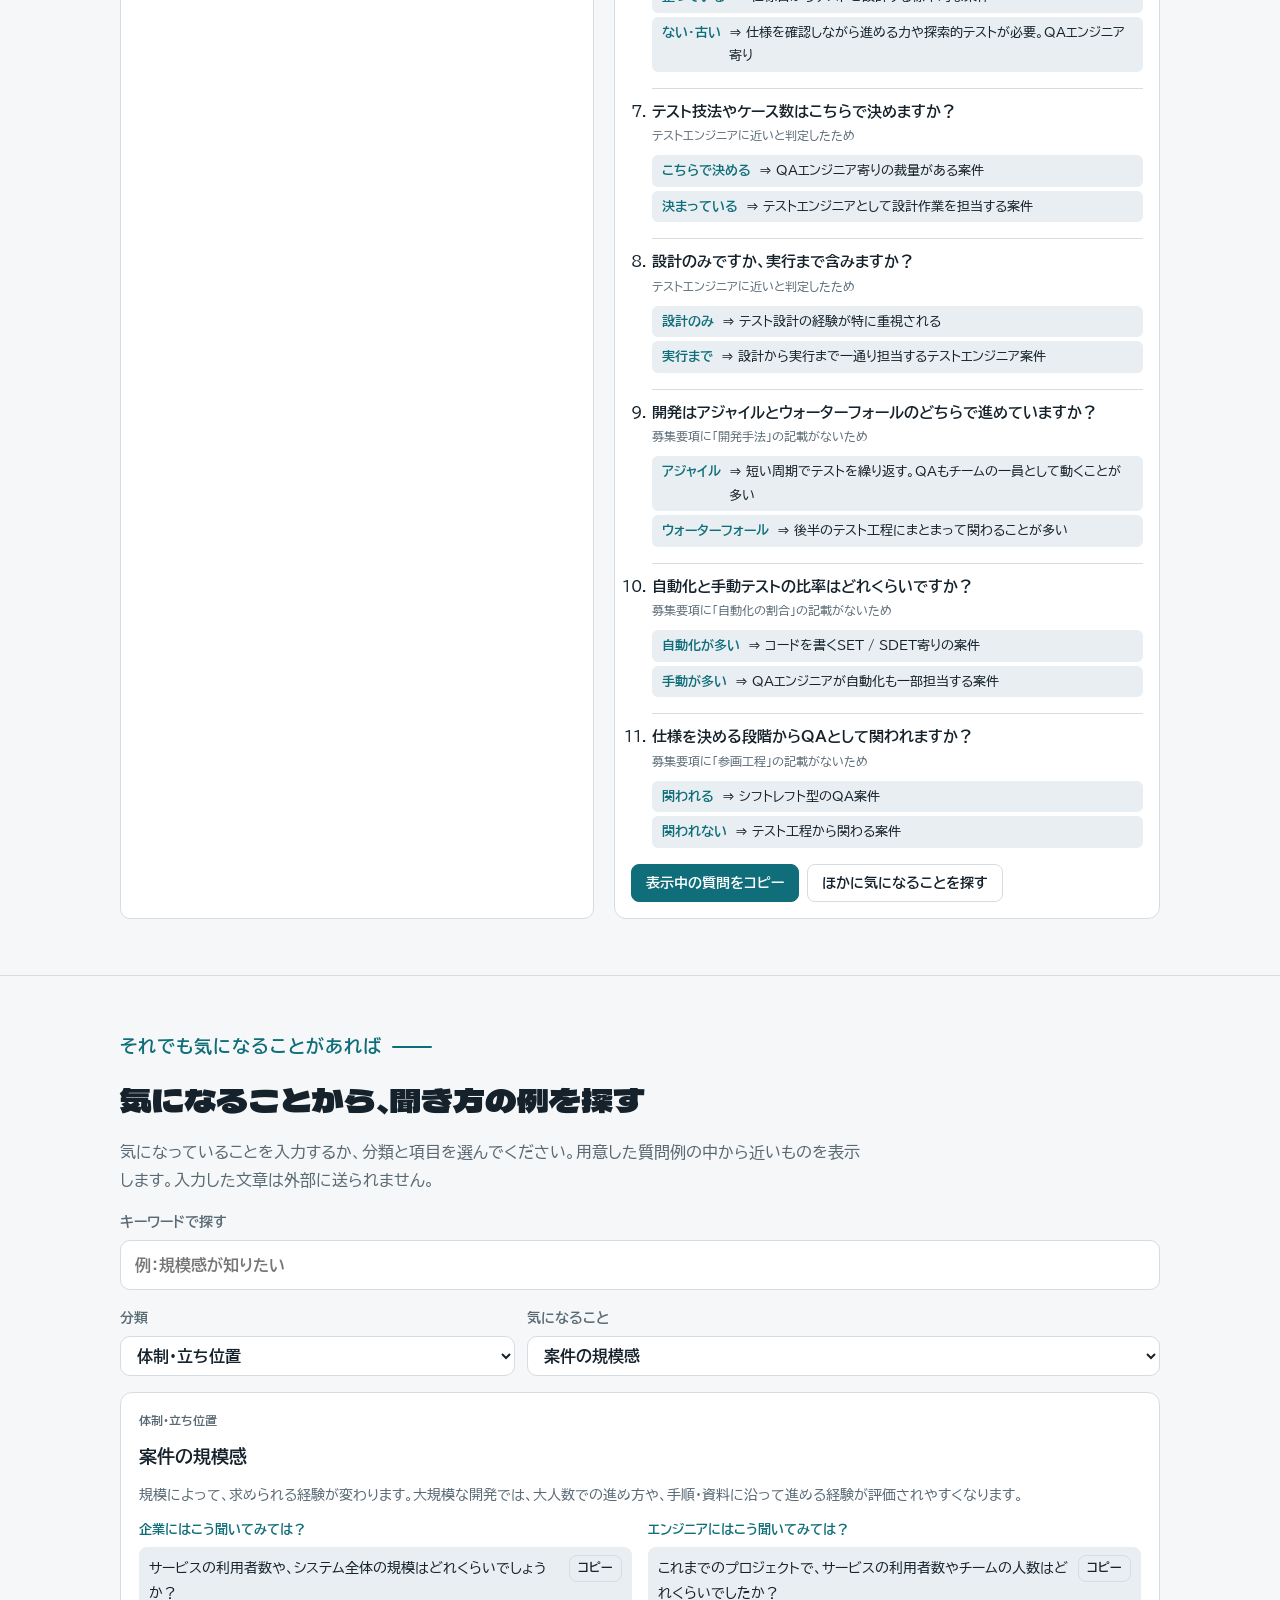
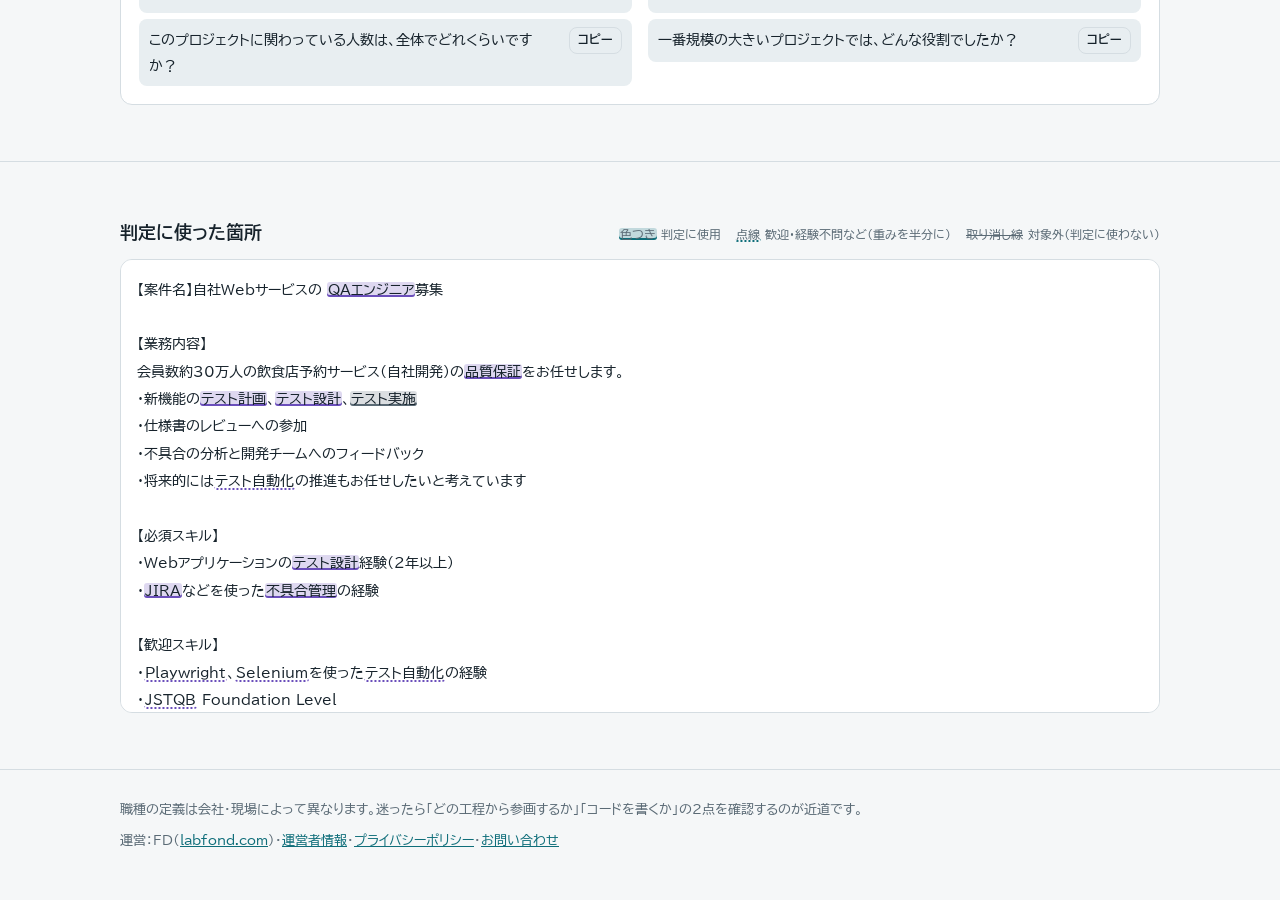
==== commit 7a113187: "本編の冒頭に募集要項チェックへのボタンを追加、質問例の選択をプルダウンに変更 Co-Authored-By: Claude Opus 5.5 <noreply@anthropic.com> Claud" ====
--- a/check.html
+++ b/check.html
@@ -60,9 +60,12 @@
   <div class="wrap stack">
     <p class="eyebrow">それでも気になることがあれば</p>
     <h2>気になることから、<wbr>聞き方の例を<wbr>探す</h2>
-    <p class="lead">気になっていることを入力するか、ボタンから選んでください。用意した質問例の中から近いものを表示します。入力した文章は外部に送られません。</p>
-    <label class="ask-in" for="askQ"><span>気になること</span><input type="search" id="askQ" placeholder="例：規模感が知りたい" autocomplete="off"></label>
-    <div class="ask-chips" id="askChips"></div>
+    <p class="lead">気になっていることを入力するか、分類と項目を選んでください。用意した質問例の中から近いものを表示します。入力した文章は外部に送られません。</p>
+    <label class="ask-in" for="askQ"><span>キーワードで探す</span><input type="search" id="askQ" placeholder="例：規模感が知りたい" autocomplete="off"></label>
+    <div class="ask-sel" id="askChips">
+      <label for="askCat"><span>分類</span><select id="askCat"></select></label>
+      <label for="askItem"><span>気になること</span><select id="askItem"></select></label>
+    </div>
     <div class="ask-out" id="askOut" aria-live="polite"></div>
   </div>
 </section>
--- a/assets/site.css
+++ b/assets/site.css
@@ -277,3 +277,14 @@
 .ask-list li{display:flex;gap:10px;align-items:flex-start;justify-content:space-between;background:var(--soft);border-radius:8px;padding:8px 10px;font-size:.9rem}
 .ask-list li span{min-width:0}
 .btn.mini{font-size:.74rem;padding:2px 8px;flex:none}
+.ask-chips{flex-direction:column;gap:10px}
+.chip-g{display:flex;flex-direction:column;gap:6px}
+.chip-h{font-size:.76rem;font-weight:700;color:var(--muted);letter-spacing:.04em}
+.chip-row{display:flex;flex-wrap:wrap;gap:8px}
+.ask-cat{font-size:.74rem;font-weight:700;color:var(--muted)}
+.mini-cta{display:flex;flex-wrap:wrap;align-items:center;gap:8px 12px;font-size:.9rem;color:var(--muted)}
+.mini-cta .btn{text-decoration:none;font-size:.84rem;padding:5px 14px}
+.ask-sel{display:grid;grid-template-columns:minmax(0,1fr) minmax(0,1.6fr);gap:12px}
+.ask-sel label{display:flex;flex-direction:column;gap:6px;font-size:.86rem;font-weight:700;color:var(--muted);min-width:0}
+.ask-sel select{font:inherit;font-size:1rem;padding:10px 12px;border:1px solid var(--line);border-radius:10px;background:var(--surface);color:var(--ink);width:100%;cursor:pointer}
+@media (max-width:560px){.ask-sel{grid-template-columns:1fr}}
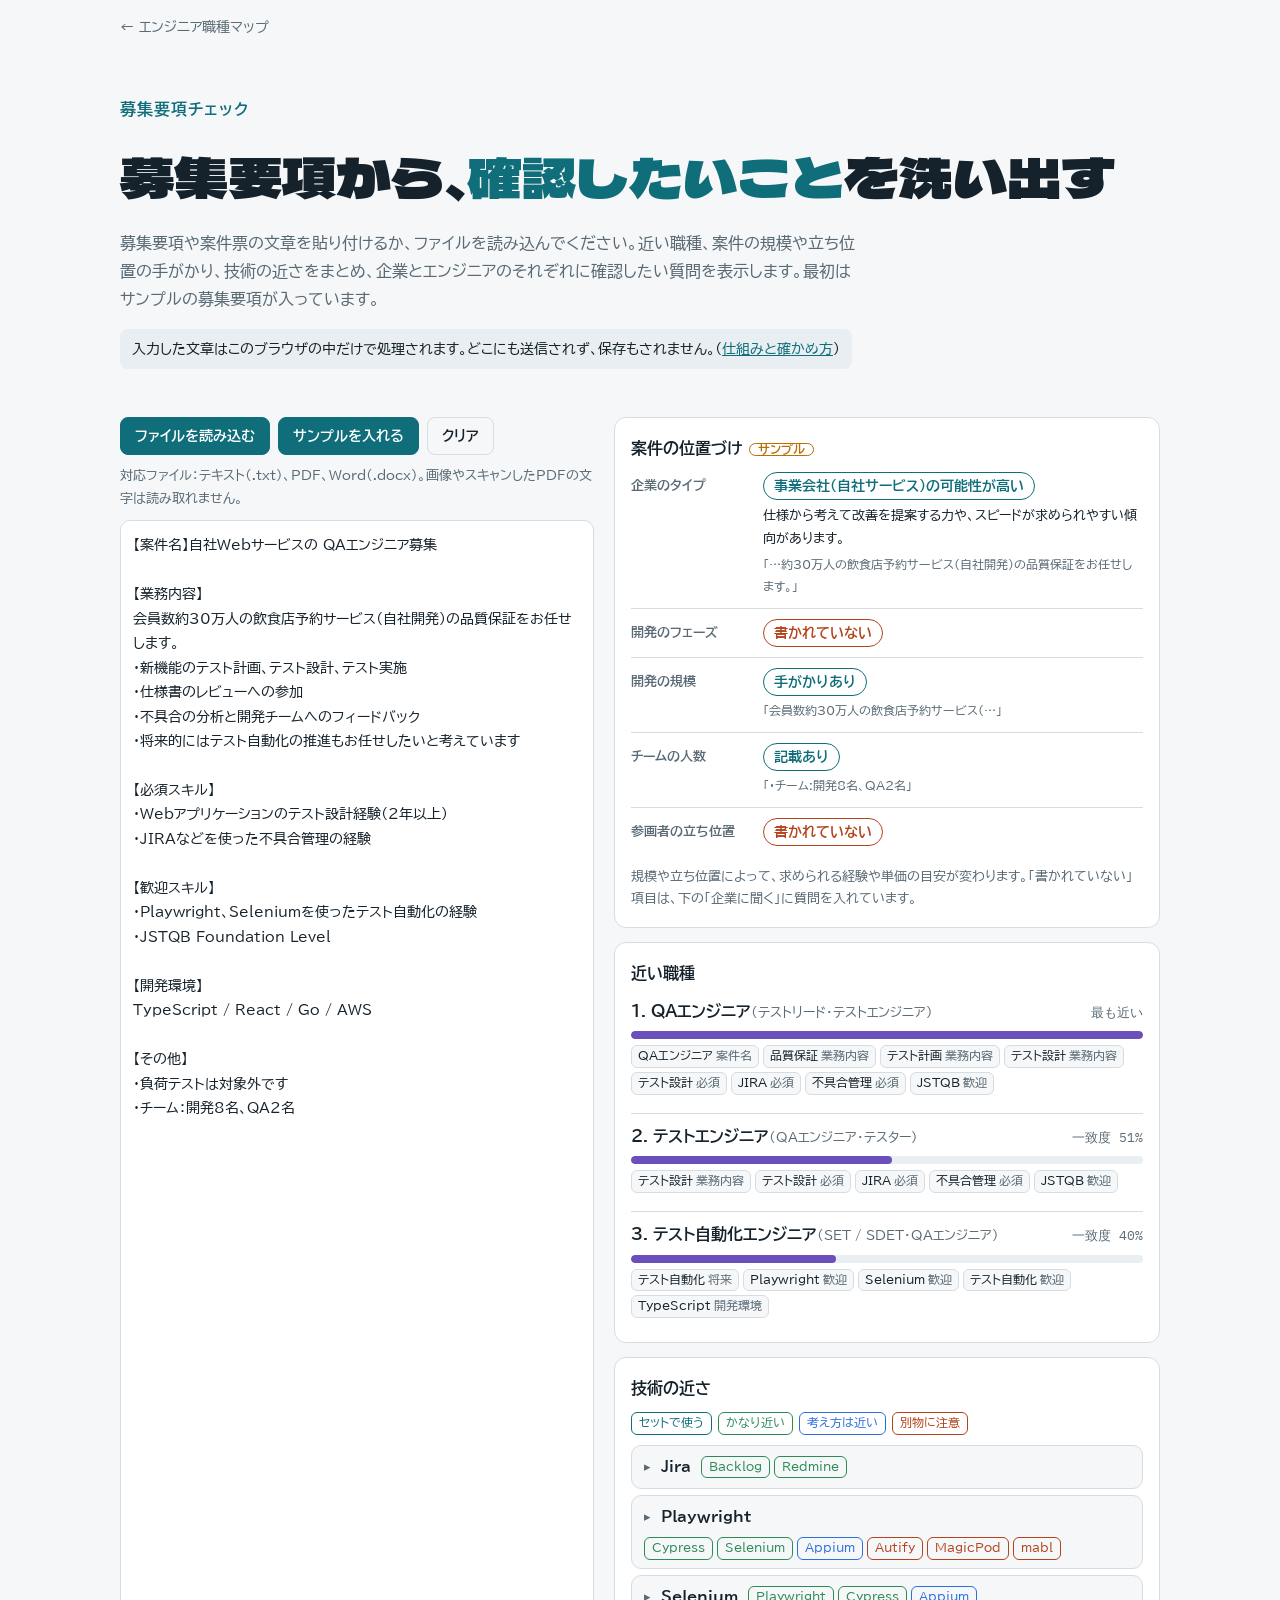
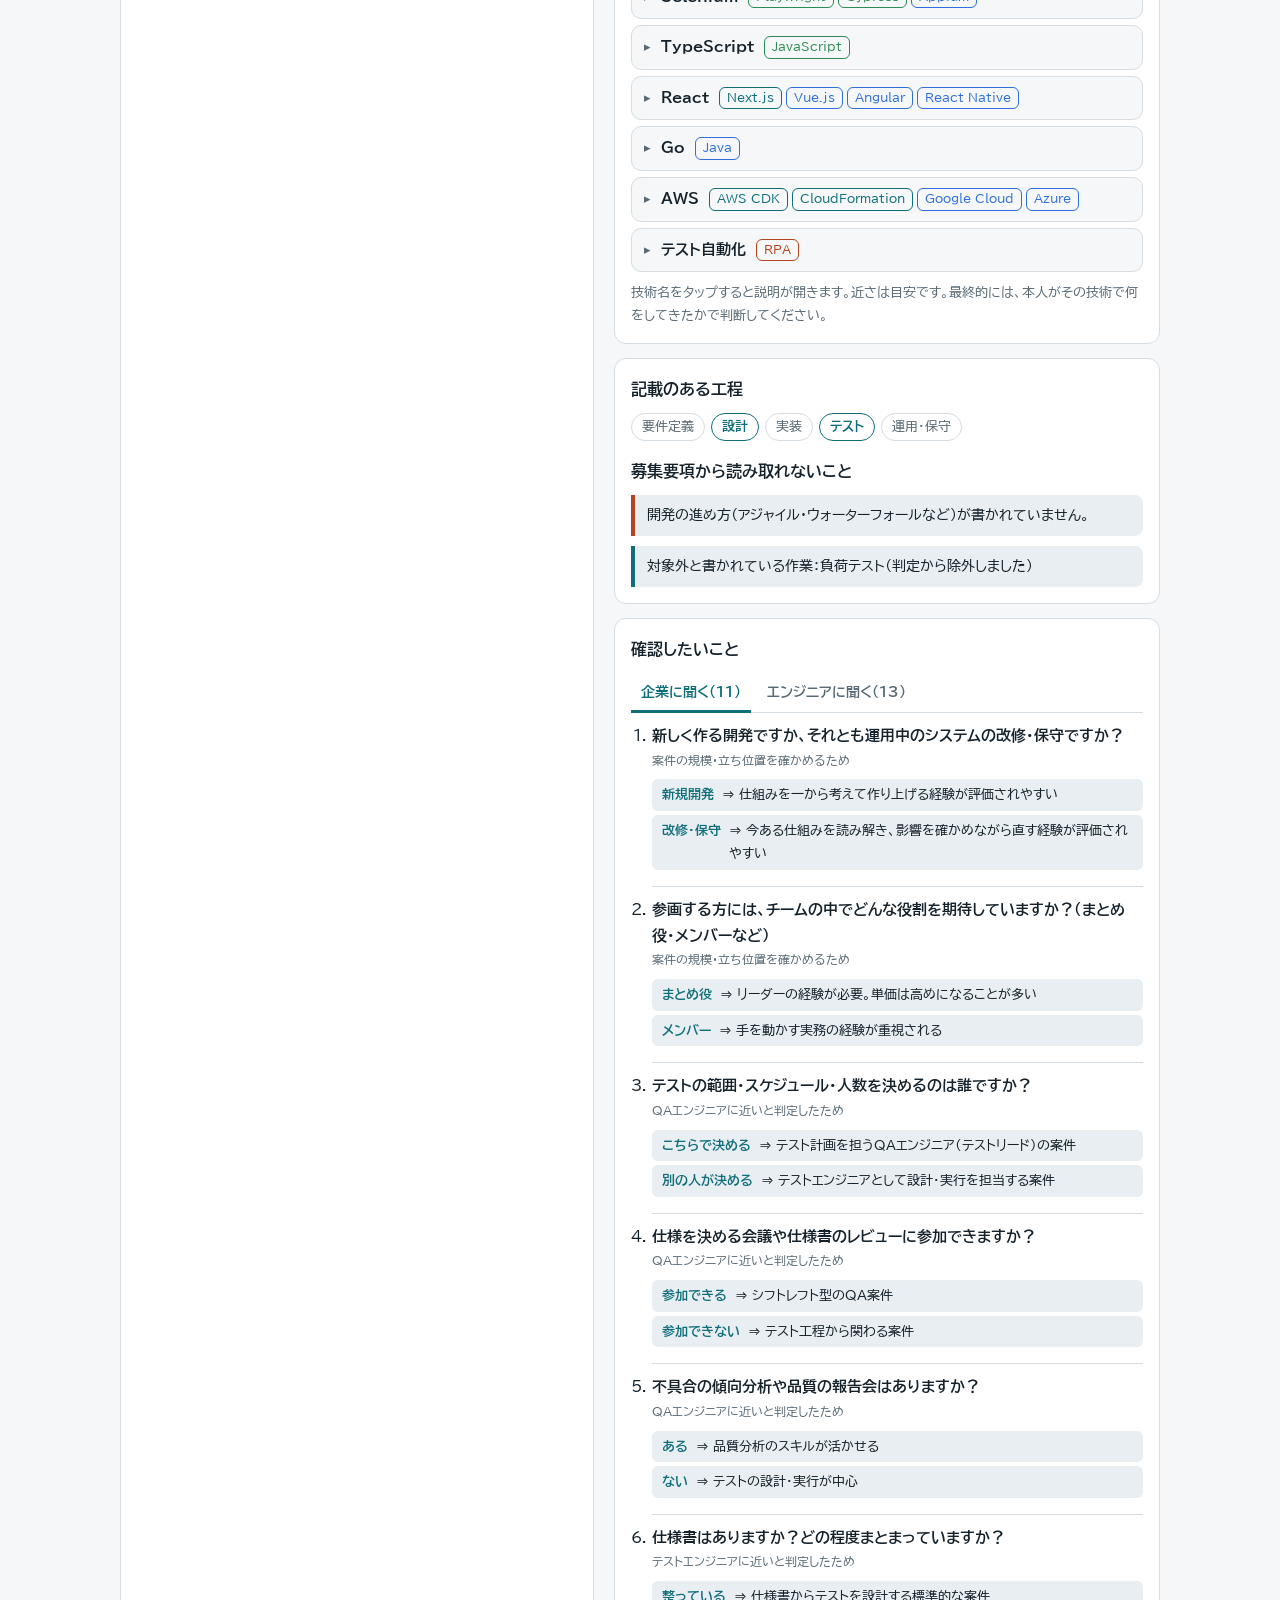
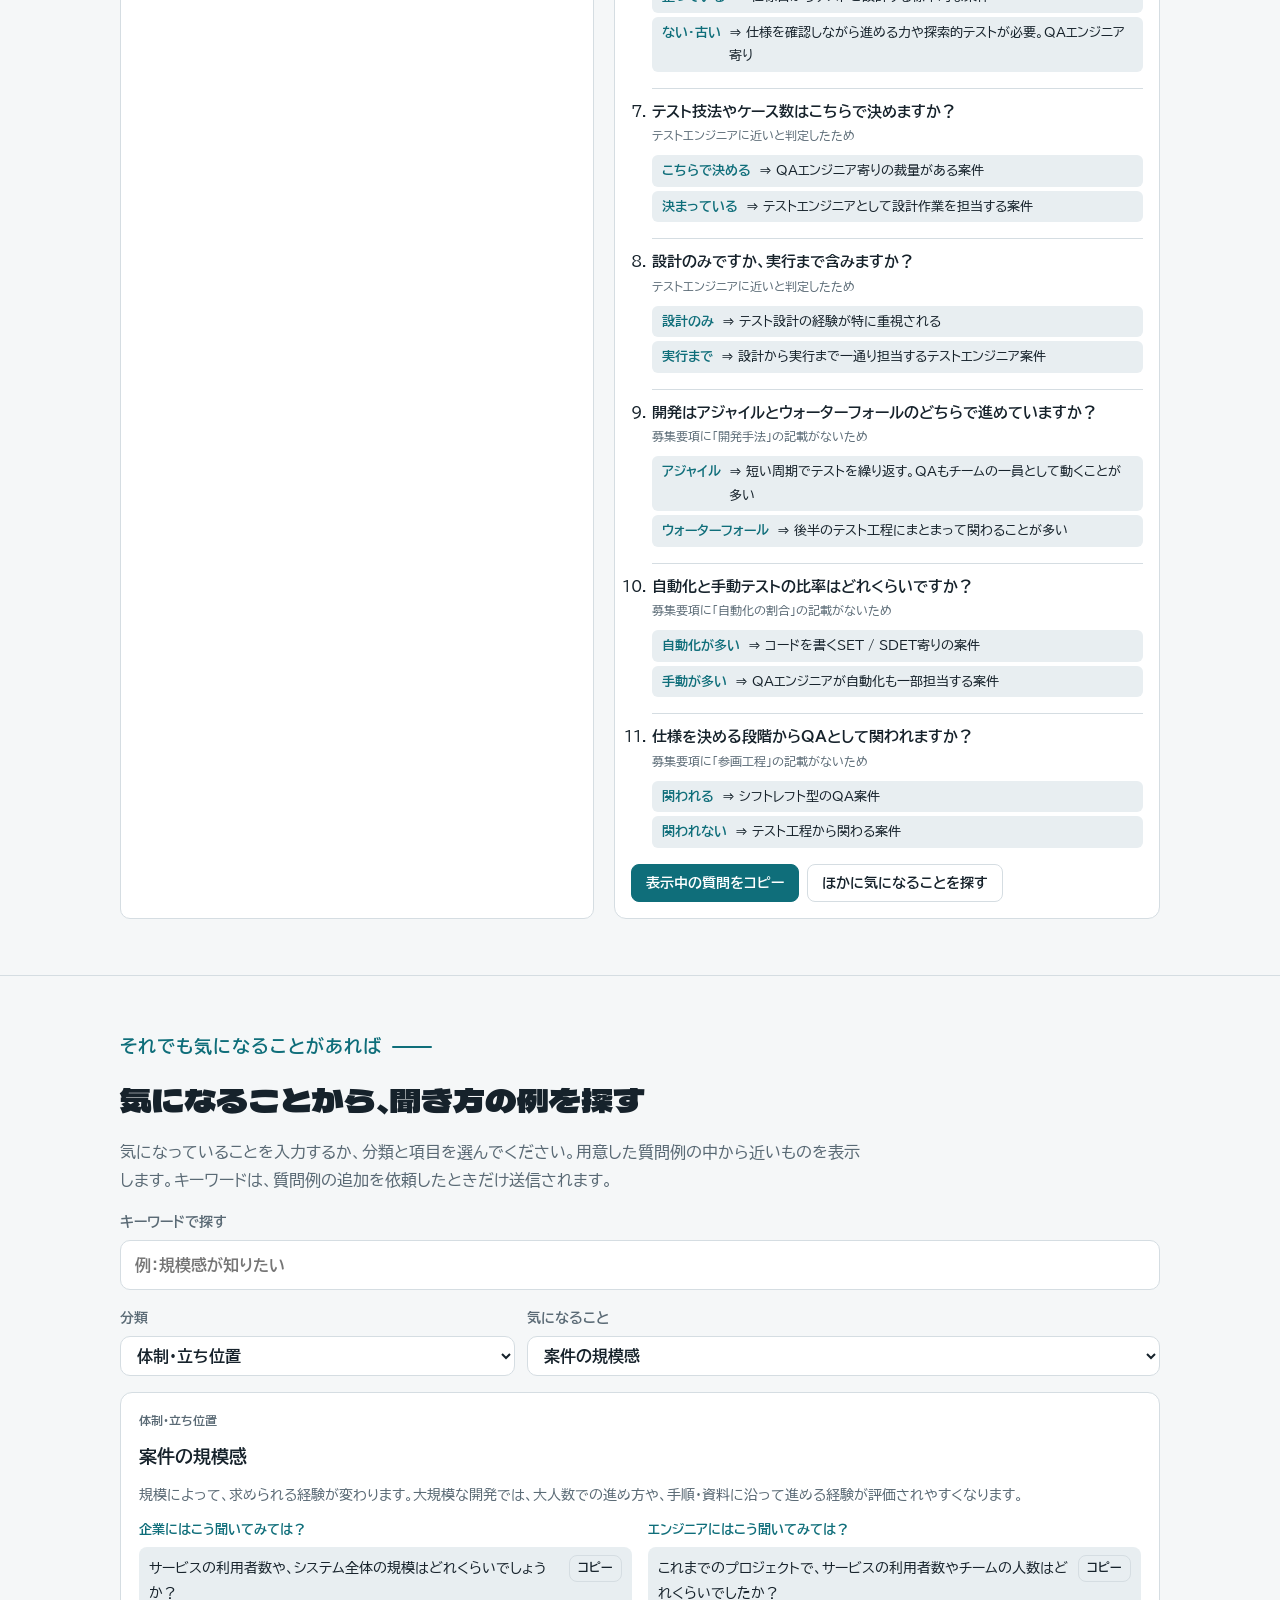
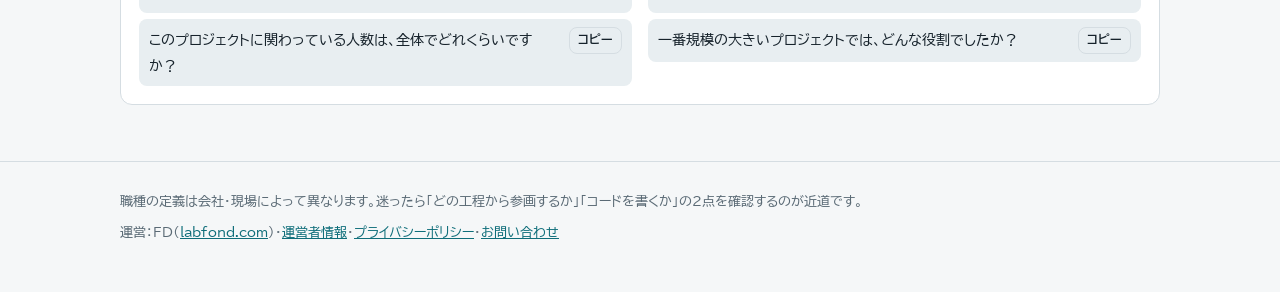
==== commit d15cc927: "キーワード検索にプルダウンを連動、質問例の追加依頼を追加、判定に使った箇所を削除 - 検索で見つかった質問例の分類・項目にプルダウンを合わせる - 見つからないときに追加を依頼できるボタン（キーワード" ====
--- a/check.html
+++ b/check.html
@@ -60,23 +60,13 @@
   <div class="wrap stack">
     <p class="eyebrow">それでも気になることがあれば</p>
     <h2>気になることから、<wbr>聞き方の例を<wbr>探す</h2>
-    <p class="lead">気になっていることを入力するか、分類と項目を選んでください。用意した質問例の中から近いものを表示します。入力した文章は外部に送られません。</p>
+    <p class="lead">気になっていることを入力するか、分類と項目を選んでください。用意した質問例の中から近いものを表示します。キーワードは、質問例の追加を依頼したときだけ送信されます。</p>
     <label class="ask-in" for="askQ"><span>キーワードで探す</span><input type="search" id="askQ" placeholder="例：規模感が知りたい" autocomplete="off"></label>
     <div class="ask-sel" id="askChips">
       <label for="askCat"><span>分類</span><select id="askCat"></select></label>
       <label for="askItem"><span>気になること</span><select id="askItem"></select></label>
     </div>
     <div class="ask-out" id="askOut" aria-live="polite"></div>
-  </div>
-</section>
-<section id="evidence">
-  <div class="wrap stack">
-    <div class="ck-hl-wrap" id="ckHlWrap">
-      <div class="ck-hl-head"><h3>判定に使った箇所</h3>
-        <div class="ck-legend"><span><mark class="m-on">色つき</mark>判定に使用</span><span><mark class="m-half">点線</mark>歓迎・経験不問など（重みを半分に）</span><span><mark class="m-neg">取り消し線</mark>対象外（判定に使わない）</span></div>
-      </div>
-      <div class="ck-hl" id="ckHl"></div>
-    </div>
   </div>
 </section>
 </main>
@@ -88,6 +78,10 @@
 
 <script src="data/tech.js"></script>
 <script src="data/ask.js"></script>
+<script>
+  // 質問例の追加依頼の受付先（Google Apps Script のウェブアプリURL）。空のときは「受付準備中」と表示します。
+  window.EM_REQUEST_ENDPOINT = "";
+</script>
 <script src="assets/check.js"></script>
 </body>
 </html>
--- a/assets/site.css
+++ b/assets/site.css
@@ -288,3 +288,7 @@
 .ask-sel label{display:flex;flex-direction:column;gap:6px;font-size:.86rem;font-weight:700;color:var(--muted);min-width:0}
 .ask-sel select{font:inherit;font-size:1rem;padding:10px 12px;border:1px solid var(--line);border-radius:10px;background:var(--surface);color:var(--ink);width:100%;cursor:pointer}
 @media (max-width:560px){.ask-sel{grid-template-columns:1fr}}
+.req-box{display:flex;flex-direction:column;align-items:flex-start;gap:8px;border:1px dashed var(--accent);border-radius:12px;padding:14px 16px;background:var(--surface)}
+.req-box.sub{border-style:solid;border-color:var(--line);background:transparent}
+.req-box p{font-size:.92rem}
+.req-box .btn[disabled]{opacity:.6;cursor:default}
